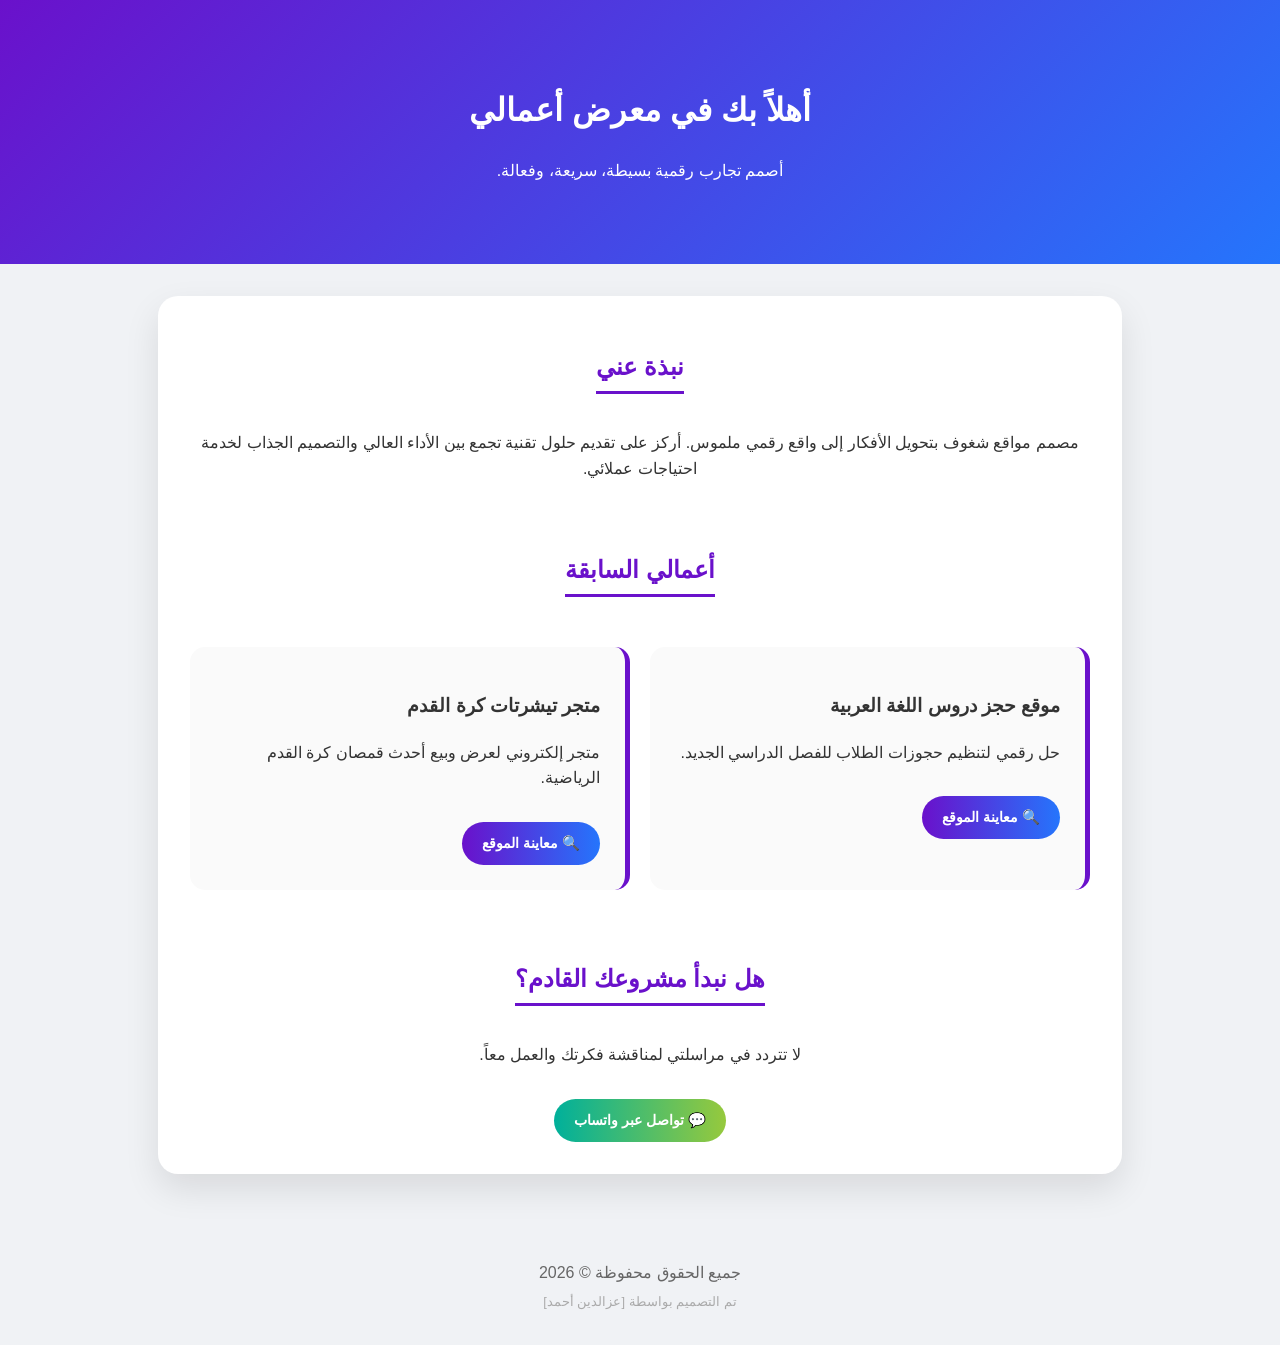
==== index.html @ 07dee201 "Add files via upload" ====
<!DOCTYPE html>
<html lang="ar" dir="rtl">
<head>
    <meta charset="UTF-8">
    <title>معرض أعمالي - مصمم ومطور مواقع</title>
    <style>
        body { font-family: 'Segoe UI', Tahoma, sans-serif; margin: 0; padding: 0; background-color: #f0f2f5; color: #333; text-align: center; line-height: 1.6; }
        header { background: linear-gradient(135deg, #6a11cb 0%, #2575fc 100%); color: white; padding: 4rem 0; }
        .container { max-width: 900px; margin: 2rem auto; padding: 2rem; background: white; border-radius: 20px; box-shadow: 0 15px 35px rgba(0,0,0,0.1); }
        
        /* تنسيق شبكة المشاريع */
        .projects-grid { display: grid; grid-template-columns: repeat(auto-fit, minmax(300px, 1fr)); gap: 20px; margin-top: 30px; }
        .project-card { background: #fafafa; padding: 25px; border-radius: 15px; border-right: 5px solid #6a11cb; transition: 0.4s; text-align: right; }
        .project-card:hover { transform: translateY(-5px); box-shadow: 0 10px 20px rgba(106,17,203,0.15); }
        
        .btn { display: inline-block; margin-top: 15px; padding: 10px 20px; color: white; text-decoration: none; border-radius: 50px; font-weight: bold; transition: 0.3s; font-size: 0.9rem; }
        .preview-btn { background: linear-gradient(to right, #6a11cb, #2575fc); }
        .whatsapp-btn { background: linear-gradient(to right, #00b09b, #96c93d); }
        .btn:hover { opacity: 0.9; transform: scale(1.05); }
        
        h2 { color: #6a11cb; margin-bottom: 20px; border-bottom: 3px solid #6a11cb; display: inline-block; padding-bottom: 5px; }
        footer { margin-top: 50px; padding: 20px; color: #666; }
    </style>
</head>
<body>

<header>
    <h1>أهلاً بك في معرض أعمالي</h1>
    <p>أصمم تجارب رقمية بسيطة، سريعة، وفعالة.</p>
</header>

<div class="container">
    <section>
        <h2>نبذة عني</h2>
        <p>مصمم مواقع شغوف بتحويل الأفكار إلى واقع رقمي ملموس. أركز على تقديم حلول تقنية تجمع بين الأداء العالي والتصميم الجذاب لخدمة احتياجات عملائي.</p>
    </section>

    <section style="margin-top: 50px;">
        <h2>أعمالي السابقة</h2>
        <div class="projects-grid">
            <!-- المشروع الأول -->
            <div class="project-card">
                <h3>موقع حجز دروس اللغة العربية</h3>
                <p>حل رقمي لتنظيم حجوزات الطلاب للفصل الدراسي الجديد.</p>
                <a href="https://almonasqez21-eng.github.io/-------/" class="btn preview-btn" target="_blank">🔍 معاينة الموقع</a>
            </div>
            <!-- المشروع الثاني -->
            <div class="project-card">
                <h3>متجر تيشرتات كرة القدم</h3>
                <p>متجر إلكتروني لعرض وبيع أحدث قمصان كرة القدم الرياضية.</p>
                <a href="https://almonasqez21-eng.github.io/-----/" class="btn preview-btn" target="_blank">🔍 معاينة الموقع</a>
            </div>
        </div>
    </section>
    
    <section style="margin-top: 50px;">
        <h2>هل نبدأ مشروعك القادم؟</h2>
        <p>لا تتردد في مراسلتي لمناقشة فكرتك والعمل معاً.</p>
        <a href="https://wa.me/201040173742" class="btn whatsapp-btn" target="_blank">💬 تواصل عبر واتساب</a>
    </section>
</div>

<footer>
    <p>جميع الحقوق محفوظة &copy; 2026</p>
    <p style="font-size: 0.8rem; color: #aaa; margin-top: -10px;">تم التصميم بواسطة [عزالدين أحمد]</p>
</footer>

</body>
</html>
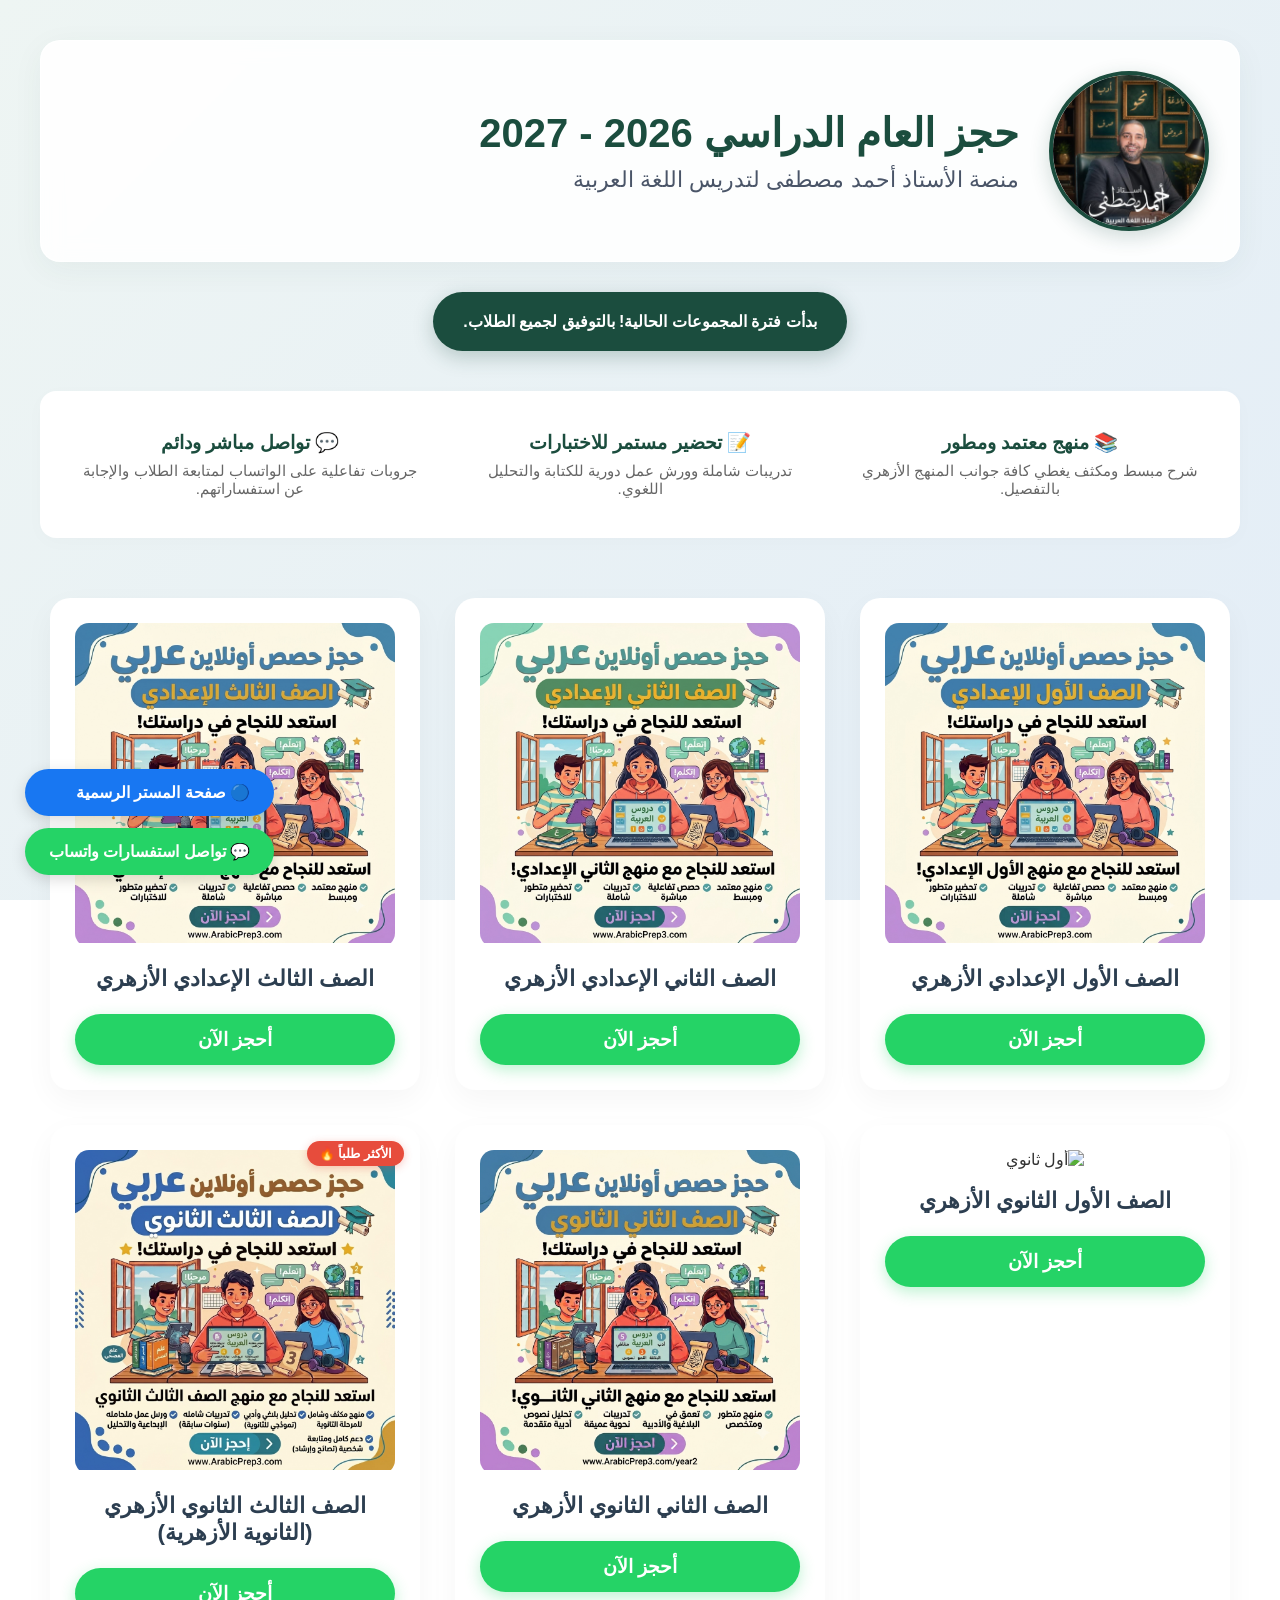
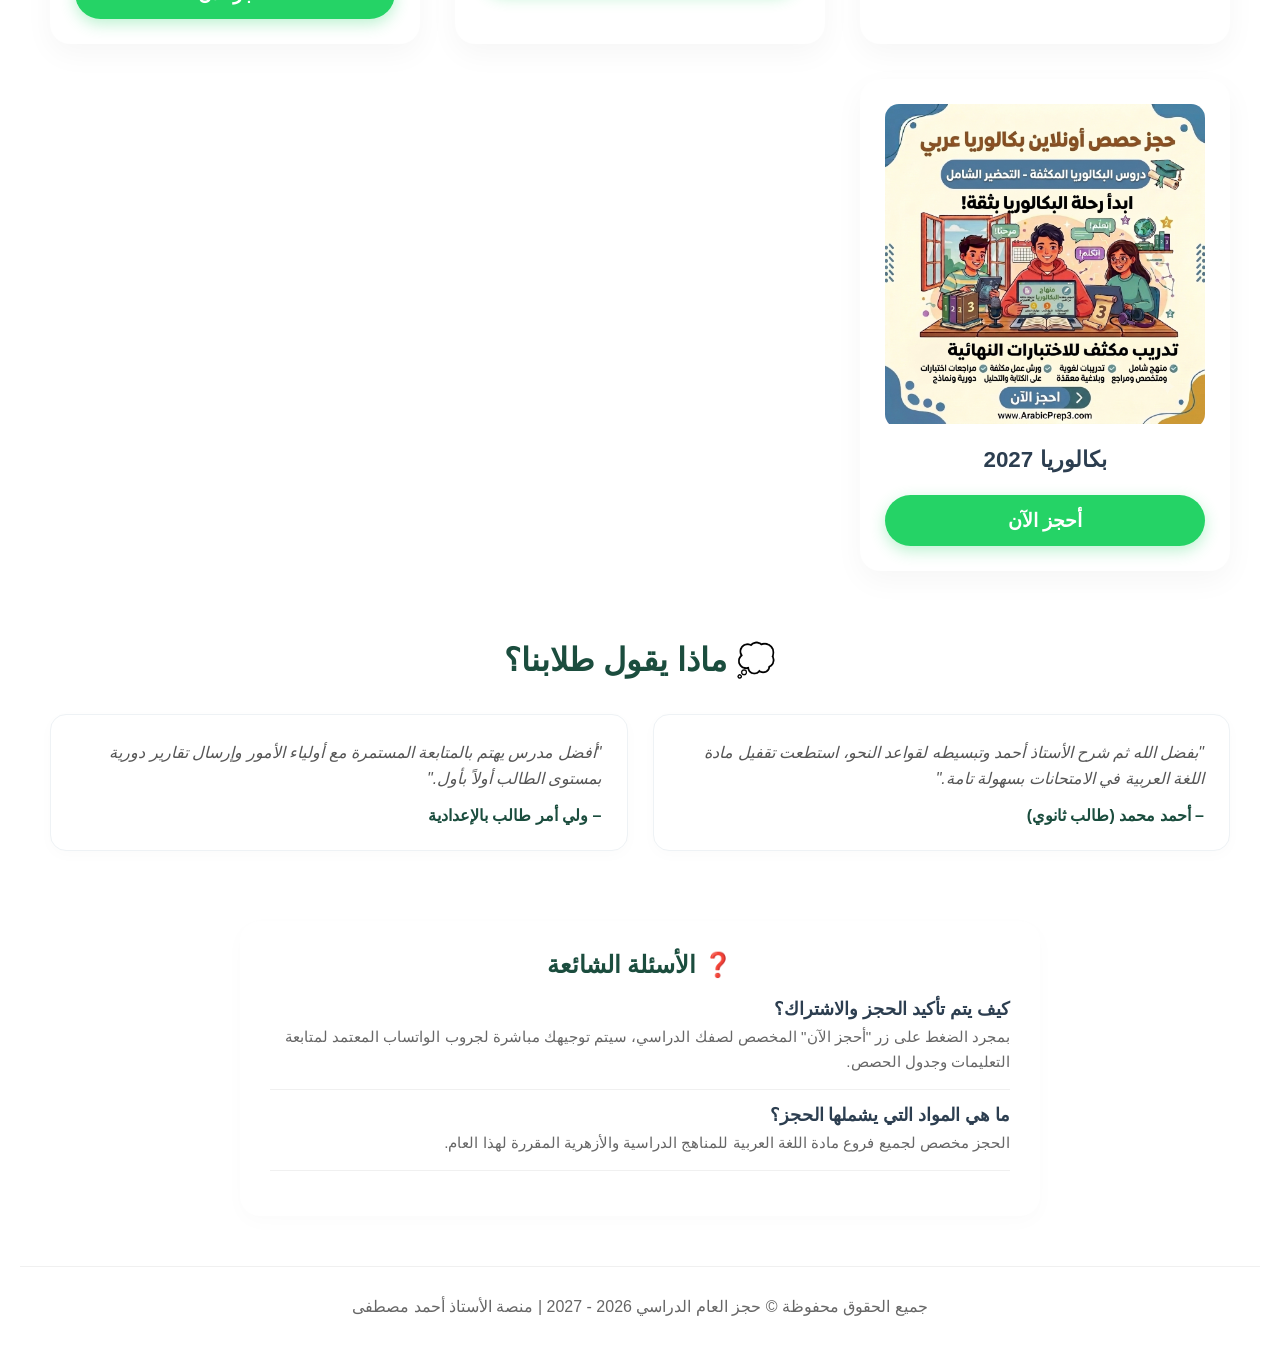
==== commit 094d12c1: "Add files via upload" ====
--- a/index.html
+++ b/index.html
@@ -1,69 +1,496 @@
 <!DOCTYPE html>
-<html lang="ar" dir="rtl">
+<html dir="rtl" lang="ar">
 <head>
     <meta charset="UTF-8">
-    <title>معرض أعمالي - مصمم ومطور مواقع</title>
+    <meta name="viewport" content="width=device-width, initial-scale=1.0">
+    <title>حجز العام الدراسي 2026 - 2027 | الأستاذ أحمد مصطفى</title>
     <style>
-        body { font-family: 'Segoe UI', Tahoma, sans-serif; margin: 0; padding: 0; background-color: #f0f2f5; color: #333; text-align: center; line-height: 1.6; }
-        header { background: linear-gradient(135deg, #6a11cb 0%, #2575fc 100%); color: white; padding: 4rem 0; }
-        .container { max-width: 900px; margin: 2rem auto; padding: 2rem; background: white; border-radius: 20px; box-shadow: 0 15px 35px rgba(0,0,0,0.1); }
-        
-        /* تنسيق شبكة المشاريع */
-        .projects-grid { display: grid; grid-template-columns: repeat(auto-fit, minmax(300px, 1fr)); gap: 20px; margin-top: 30px; }
-        .project-card { background: #fafafa; padding: 25px; border-radius: 15px; border-right: 5px solid #6a11cb; transition: 0.4s; text-align: right; }
-        .project-card:hover { transform: translateY(-5px); box-shadow: 0 10px 20px rgba(106,17,203,0.15); }
-        
-        .btn { display: inline-block; margin-top: 15px; padding: 10px 20px; color: white; text-decoration: none; border-radius: 50px; font-weight: bold; transition: 0.3s; font-size: 0.9rem; }
-        .preview-btn { background: linear-gradient(to right, #6a11cb, #2575fc); }
-        .whatsapp-btn { background: linear-gradient(to right, #00b09b, #96c93d); }
-        .btn:hover { opacity: 0.9; transform: scale(1.05); }
-        
-        h2 { color: #6a11cb; margin-bottom: 20px; border-bottom: 3px solid #6a11cb; display: inline-block; padding-bottom: 5px; }
-        footer { margin-top: 50px; padding: 20px; color: #666; }
+        /* إعدادات الخطوط والخلفية العامة للموقع */
+        * {
+            box-sizing: border-box;
+            margin: 0;
+            padding: 0;
+            font-family: 'Segoe UI', Tahoma, Geneva, Verdana, sans-serif;
+        }
+
+        body {
+            background: linear-gradient(135deg, #eef5f3 0%, #e3edf7 100%);
+            background-attachment: fixed;
+            color: #333;
+            text-align: center;
+            padding: 40px 20px;
+        }
+
+        /* ترويسة الموقع - متجاوبة تجمع الصورة والنصوص بجانب بعضهما */
+        header {
+            margin-bottom: 30px;
+            background: rgba(255, 255, 255, 0.9);
+            backdrop-filter: blur(10px);
+            padding: 30px;
+            border-radius: 20px;
+            box-shadow: 0 8px 32px rgba(31, 77, 62, 0.05);
+            max-width: 1200px;
+            margin: 0 auto 30px auto;
+            border: 1px solid rgba(255, 255, 255, 0.8);
+            animation: fadeIn 1s ease-in-out;
+            display: flex;
+            align-items: center;
+            justify-content: center;
+            gap: 30px;
+            flex-wrap: wrap; /* ليتناسب مع الشاشات الصغيرة للموبايل */
+            text-align: right;
+        }
+
+        .teacher-profile-img {
+            width: 160px;
+            height: 160px;
+            border-radius: 50%;
+            object-fit: cover;
+            border: 4px solid #1b4d3e;
+            box-shadow: 0 6px 20px rgba(27, 77, 62, 0.2);
+        }
+
+        .header-text {
+            flex: 1;
+            min-width: 280px;
+        }
+
+        header h1 {
+            color: #1b4d3e;
+            font-size: 2.5rem;
+            font-weight: 800;
+            margin-bottom: 10px;
+        }
+
+        header p {
+            color: #4a5568;
+            font-size: 1.4rem;
+            font-weight: 500;
+        }
+
+        /* العداد التنازلي الشامل */
+        .timer-section {
+            background: #1b4d3e;
+            color: white;
+            padding: 20px 30px;
+            border-radius: 50px;
+            display: inline-flex;
+            gap: 15px;
+            justify-content: center;
+            align-items: center;
+            margin-bottom: 40px;
+            box-shadow: 0 6px 20px rgba(27, 77, 62, 0.25);
+            animation: fadeIn 1.2s ease-in-out;
+            flex-wrap: wrap;
+        }
+        .timer-title {
+            font-weight: bold;
+            font-size: 1.1rem;
+            margin-left: 10px;
+        }
+        .timer-block {
+            background: rgba(255, 255, 255, 0.1);
+            padding: 8px 16px;
+            border-radius: 12px;
+            min-width: 70px;
+        }
+        .timer-block span {
+            font-size: 1.6rem;
+            color: #25d366;
+            display: block;
+            font-weight: 800;
+        }
+        .timer-label {
+            font-size: 0.8rem;
+            color: #dfdfdf;
+        }
+
+        /* مميزات المنصة */
+        .features-section {
+            max-width: 1200px;
+            margin: 0 auto 50px auto;
+            display: flex;
+            justify-content: space-around;
+            flex-wrap: wrap;
+            gap: 20px;
+            background: white;
+            padding: 25px;
+            border-radius: 16px;
+            box-shadow: 0 4px 20px rgba(0,0,0,0.02);
+            animation: fadeIn 1.4s ease-in-out;
+        }
+        .feature-box {
+            flex: 1;
+            min-width: 250px;
+            padding: 15px;
+        }
+        .feature-box h4 {
+            color: #1b4d3e;
+            font-size: 1.2rem;
+            margin-bottom: 8px;
+        }
+        .feature-box p {
+            color: #666;
+            font-size: 0.95rem;
+        }
+
+        /* حاوية البطاقات الدراسية */
+        .grid-container {
+            display: grid;
+            grid-template-columns: repeat(auto-fit, minmax(300px, 1fr));
+            gap: 35px;
+            max-width: 1200px;
+            margin: 0 auto 60px auto;
+            padding: 10px;
+        }
+
+        .course-card {
+            background: #ffffff;
+            border-radius: 20px;
+            box-shadow: 0 10px 30px rgba(0,0,0,0.04);
+            padding: 24px;
+            transition: all 0.4s cubic-bezier(0.165, 0.84, 0.44, 1);
+            border: 1px solid rgba(255, 255, 255, 0.8);
+            position: relative;
+        }
+
+        .course-card:hover {
+            transform: translateY(-10px);
+            box-shadow: 0 20px 40px rgba(0,0,0,0.08);
+            border-color: #1b4d3e;
+        }
+
+        /* شارات التمييز على الكروت */
+        .badge {
+            position: absolute;
+            top: 15px;
+            right: 15px;
+            background: #e74c3c;
+            color: white;
+            padding: 5px 12px;
+            border-radius: 20px;
+            font-size: 0.8rem;
+            font-weight: bold;
+            z-index: 10;
+            box-shadow: 0 2px 8px rgba(231, 76, 60, 0.3);
+        }
+
+        /* تأثير الصورة */
+        .img-container {
+            width: 100%;
+            overflow: hidden;
+            border-radius: 14px;
+            margin-bottom: 18px;
+        }
+        .course-card img {
+            width: 100%;
+            height: auto;
+            object-fit: cover;
+            transition: transform 0.5s ease;
+        }
+        .course-card:hover img {
+            transform: scale(1.06);
+        }
+
+        .course-card h3 {
+            font-size: 1.4rem;
+            color: #2c3e50;
+            margin-bottom: 22px;
+            font-weight: 700;
+        }
+
+        .course-card .btn-booking {
+            display: inline-block;
+            background-color: #25d366;
+            color: white;
+            text-decoration: none;
+            padding: 14px 0;
+            width: 100%;
+            border-radius: 30px;
+            font-weight: bold;
+            font-size: 1.2rem;
+            transition: all 0.3s ease;
+            box-shadow: 0 5px 15px rgba(37, 211, 102, 0.3);
+        }
+
+        .course-card .btn-booking:hover {
+            background-color: #1ebd58;
+            box-shadow: 0 8px 25px rgba(37, 211, 102, 0.45);
+        }
+
+        /* قسم آراء الطلاب */
+        .testimonials-section {
+            max-width: 1200px;
+            margin: 0 auto 60px auto;
+        }
+        .testimonials-section h2 {
+            color: #1b4d3e;
+            margin-bottom: 25px;
+            font-size: 2rem;
+        }
+        .testimonials-grid {
+            display: grid;
+            grid-template-columns: repeat(auto-fit, minmax(280px, 1fr));
+            gap: 25px;
+            padding: 10px;
+        }
+        .testimonial-card {
+            background: white;
+            padding: 25px;
+            border-radius: 16px;
+            box-shadow: 0 4px 15px rgba(0,0,0,0.02);
+            text-align: right;
+            border: 1px solid #eef2f5;
+        }
+        .testimonial-card p {
+            color: #555;
+            font-style: italic;
+            margin-bottom: 15px;
+            line-height: 1.6;
+        }
+        .testimonial-card h5 {
+            color: #1b4d3e;
+            font-size: 1rem;
+            font-weight: bold;
+        }
+
+        /* قسم الأسئلة الشائعة */
+        .faq-section {
+            max-width: 800px;
+            margin: 0 auto 50px auto;
+            text-align: right;
+            background: white;
+            padding: 30px;
+            border-radius: 20px;
+            box-shadow: 0 6px 20px rgba(0,0,0,0.02);
+        }
+        .faq-section h2 {
+            text-align: center;
+            color: #1b4d3e;
+            margin-bottom: 20px;
+        }
+        .faq-item {
+            margin-bottom: 15px;
+            border-bottom: 1px solid #f0f0f0;
+            padding-bottom: 15px;
+        }
+        .faq-item h4 {
+            color: #2c3e50;
+            margin-bottom: 5px;
+            font-size: 1.1rem;
+        }
+        .faq-item p {
+            color: #666;
+            font-size: 0.95rem;
+            line-height: 1.6;
+        }
+
+        /* حاوية الأزرار الثابتة أسفل الشاشة */
+        .fixed-action-bar {
+            position: fixed;
+            bottom: 25px;
+            left: 25px;
+            z-index: 1000;
+            display: flex;
+            flex-direction: column;
+            gap: 12px;
+        }
+
+        .floating-btn {
+            color: white;
+            text-decoration: none;
+            padding: 14px 24px;
+            border-radius: 50px;
+            font-weight: bold;
+            display: flex;
+            align-items: center;
+            gap: 8px;
+            font-size: 1rem;
+            transition: all 0.3s ease;
+            box-shadow: 0 4px 15px rgba(0,0,0,0.15);
+        }
+        .floating-btn:hover {
+            transform: scale(1.05);
+        }
+
+        .btn-whatsapp { background-color: #25d366; }
+        .btn-whatsapp:hover { background-color: #1ebd58; }
+
+        .btn-facebook { background-color: #1877f2; }
+        .btn-facebook:hover { background-color: #166fe5; }
+
+        @keyframes fadeIn {
+            from { opacity: 0; transform: translateY(20px); }
+            to { opacity: 1; transform: translateY(0); }
+        }
+
+        footer {
+            margin-top: 50px;
+            color: #666;
+            font-size: 1rem;
+            border-top: 1px solid rgba(0,0,0,0.06);
+            padding-top: 30px;
+        }
     </style>
 </head>
 <body>
 
-<header>
-    <h1>أهلاً بك في معرض أعمالي</h1>
-    <p>أصمم تجارب رقمية بسيطة، سريعة، وفعالة.</p>
-</header>
-
-<div class="container">
-    <section>
-        <h2>نبذة عني</h2>
-        <p>مصمم مواقع شغوف بتحويل الأفكار إلى واقع رقمي ملموس. أركز على تقديم حلول تقنية تجمع بين الأداء العالي والتصميم الجذاب لخدمة احتياجات عملائي.</p>
-    </section>
-
-    <section style="margin-top: 50px;">
-        <h2>أعمالي السابقة</h2>
-        <div class="projects-grid">
-            <!-- المشروع الأول -->
-            <div class="project-card">
-                <h3>موقع حجز دروس اللغة العربية</h3>
-                <p>حل رقمي لتنظيم حجوزات الطلاب للفصل الدراسي الجديد.</p>
-                <a href="https://almonasqez21-eng.github.io/-------/" class="btn preview-btn" target="_blank">🔍 معاينة الموقع</a>
+    <header>
+        <!-- صورة المعلم الجانبية الدائرية -->
+        <img src="teacher.jpg" alt="الأستاذ أحمد مصطفى" class="teacher-profile-img">
+        
+        <!-- نصوص الترويسة بجانب الصورة -->
+        <div class="header-text">
+            <h1>حجز العام الدراسي 2026 - 2027</h1>
+            <p>منصة الأستاذ أحمد مصطفى لتدريس اللغة العربية</p>
+        </div>
+    </header>
+
+    <!-- العداد التنازلي الشامل للوقت الحي -->
+    <div class="timer-section">
+        <div class="timer-title">⏳ متبقي على غلق باب الحجوزات وبدء الدراسة:</div>
+        <div class="timer-block"><span id="days">00</span><div class="timer-label">أيام</div></div>
+        <div class="timer-block"><span id="hours">00</span><div class="timer-label">ساعات</div></div>
+        <div class="timer-block"><span id="minutes">00</span><div class="timer-label">دقائق</div></div>
+        <div class="timer-block"><span id="seconds">00</span><div class="timer-label">ثواني</div></div>
+    </div>
+
+    <!-- مميزات الدراسة مع المدرس -->
+    <div class="features-section">
+        <div class="feature-box">
+            <h4>📚 منهج معتمد ومطور</h4>
+            <p>شرح مبسط ومكثف يغطي كافة جوانب المنهج الأزهري بالتفصيل.</p>
+        </div>
+        <div class="feature-box">
+            <h4>📝 تحضير مستمر للاختبارات</h4>
+            <p>تدريبات شاملة وورش عمل دورية للكتابة والتحليل اللغوي.</p>
+        </div>
+        <div class="feature-box">
+            <h4>💬 تواصل مباشر ودائم</h4>
+            <p>جروبات تفاعلية على الواتساب لمتابعة الطلاب والإجابة عن استفساراتهم.</p>
+        </div>
+    </div>
+
+    <!-- شبكة البطاقات الدراسية -->
+    <div class="grid-container">
+
+        <!-- 1. أول إعدادي أزهر -->
+        <div class="course-card">
+            <div class="img-container"><img src="1.png" alt="أول إعدادي أزهر"></div>
+            <h3>الصف الأول الإعدادي الأزهري</h3>
+            <a href="https://chat.whatsapp.com/HqpcwtJnkkR21y3VAjxrXm" target="_blank" class="btn-booking">أحجز الآن</a>
+        </div>
+
+        <!-- 2. صف ثاني إعدادي الأزهر -->
+        <div class="course-card">
+            <div class="img-container"><img src="2.png" alt="صف ثاني إعدادي الأزهر"></div>
+            <h3>الصف الثاني الإعدادي الأزهري</h3>
+            <a href="https://chat.whatsapp.com/HB9YeCq38lqFeKrIafb3LH" target="_blank" class="btn-booking">أحجز الآن</a>
+        </div>
+
+        <!-- 3. صف ثالث إعدادي الأزهر -->
+        <div class="course-card">
+            <div class="img-container"><img src="3.png" alt="صف ثالث إعدادي الأزهر"></div>
+            <h3>الصف الثالث الإعدادي الأزهري</h3>
+            <a href="https://chat.whatsapp.com/EAFcEFyVlGj97jGlKICls4" target="_blank" class="btn-booking">أحجز الآن</a>
+        </div>
+
+        <!-- 4. أول ثانوي -->
+        <div class="course-card">
+            <div class="img-container"><img src="7.png" alt="أول ثانوي"></div>
+            <h3>الصف الأول الثانوي الأزهري</h3>
+            <a href="https://chat.whatsapp.com/FKTHxQ1LZAYCLwMrRJ6uCN" target="_blank" class="btn-booking">أحجز الآن</a>
+        </div>
+
+        <!-- 5. ثاني ثانوي أزهر -->
+        <div class="course-card">
+            <div class="img-container"><img src="5.png" alt="ثاني ثانوي أزهر"></div>
+            <h3>الصف الثاني الثانوي الأزهري</h3>
+            <a href="https://chat.whatsapp.com/CMDTJ5dzD1W1qZJ2kCaM1z" target="_blank" class="btn-booking">أحجز الآن</a>
+        </div>
+
+        <!-- 6. ثانوية أزهرية -->
+        <div class="course-card">
+            <span class="badge">الأكثر طلباً 🔥</span>
+            <div class="img-container"><img src="4.png" alt="ثانوية أزهرية"></div>
+            <h3>الصف الثالث الثانوي الأزهري (الثانوية الأزهرية)</h3>
+            <a href="https://chat.whatsapp.com/BSO9YqtWFzvGpu5z8E9SWm" target="_blank" class="btn-booking">أحجز الآن</a>
+        </div>
+
+        <!-- 7. بكالوريا -->
+        <div class="course-card">
+            <div class="img-container"><img src="6.png" alt="بكالوريا"></div>
+            <h3>بكالوريا 2027</h3>
+            <a href="https://chat.whatsapp.com/H8MrxgWvJ5aGTFtcGcHGBV" target="_blank" class="btn-booking">أحجز الآن</a>
+        </div>
+
+    </div>
+
+    <!-- قسم آراء الطلاب -->
+    <div class="testimonials-section">
+        <h2>💭 ماذا يقول طلابنا؟</h2>
+        <div class="testimonials-grid">
+            <div class="testimonial-card">
+                <p>"بفضل الله ثم شرح الأستاذ أحمد وتبسيطه لقواعد النحو، استطعت تقفيل مادة اللغة العربية في الامتحانات بسهولة تامة."</p>
+                <h5>– أحمد محمد (طالب ثانوي)</h5>
             </div>
-            <!-- المشروع الثاني -->
-            <div class="project-card">
-                <h3>متجر تيشرتات كرة القدم</h3>
-                <p>متجر إلكتروني لعرض وبيع أحدث قمصان كرة القدم الرياضية.</p>
-                <a href="https://almonasqez21-eng.github.io/-----/" class="btn preview-btn" target="_blank">🔍 معاينة الموقع</a>
+            <div class="testimonial-card">
+                <p>"أفضل مدرس يهتم بالمتابعة المستمرة مع أولياء الأمور وإرسال تقارير دورية بمستوى الطالب أولاً بأول."</p>
+                <h5>– ولي أمر طالب بالإعدادية</h5>
             </div>
         </div>
-    </section>
-    
-    <section style="margin-top: 50px;">
-        <h2>هل نبدأ مشروعك القادم؟</h2>
-        <p>لا تتردد في مراسلتي لمناقشة فكرتك والعمل معاً.</p>
-        <a href="https://wa.me/201040173742" class="btn whatsapp-btn" target="_blank">💬 تواصل عبر واتساب</a>
-    </section>
-</div>
-
-<footer>
-    <p>جميع الحقوق محفوظة &copy; 2026</p>
-    <p style="font-size: 0.8rem; color: #aaa; margin-top: -10px;">تم التصميم بواسطة [عزالدين أحمد]</p>
-</footer>
+    </div>
+
+    <!-- قسم الأسئلة الشائعة للطلاب -->
+    <div class="faq-section">
+        <h2>❓ الأسئلة الشائعة</h2>
+        <div class="faq-item">
+            <h4>كيف يتم تأكيد الحجز والاشتراك؟</h4>
+            <p>بمجرد الضغط على زر "أحجز الآن" المخصص لصفك الدراسي، سيتم توجيهك مباشرة لجروب الواتساب المعتمد لمتابعة التعليمات وجدول الحصص.</p>
+        </div>
+        <div class="faq-item">
+            <h4>ما هي المواد التي يشملها الحجز؟</h4>
+            <p>الحجز مخصص لجميع فروع مادة اللغة العربية للمناهج الدراسية والأزهرية المقررة لهذا العام.</p>
+        </div>
+    </div>
+
+    <!-- شريط الأزرار العائمة أسفل الشاشة -->
+    <div class="fixed-action-bar">
+        <a href="https://www.facebook.com/share/18sy9gX5dY/" target="_blank" class="floating-btn btn-facebook">
+            🔵 صفحة المستر الرسمية
+        </a>
+        <a href="https://wa.me/201024729318" target="_blank" class="floating-btn btn-whatsapp">
+            💬 تواصل استفسارات واتساب
+        </a>
+    </div>
+
+    <footer>
+        <p>جميع الحقوق محفوظة © حجز العام الدراسي 2026 - 2027 | منصة الأستاذ أحمد مصطفى</p>
+    </footer>
+
+    <script>
+        function updateCountdown() {
+            const targetDate = new Date("August 1, 2026 00:00:00").getTime();
+            const now = new Date().getTime();
+            const difference = targetDate - now;
+
+            if (difference > 0) {
+                const days = Math.floor(difference / (1000 * 60 * 60 * 24));
+                const hours = Math.floor((difference % (1000 * 60 * 60 * 24)) / (1000 * 60 * 60));
+                const minutes = Math.floor((difference % (1000 * 60 * 60)) / (1000 * 60));
+                const seconds = Math.floor((difference % (1000 * 60)) / 1000);
+
+                document.getElementById("days").innerText = days < 10 ? "0" + days : days;
+                document.getElementById("hours").innerText = hours < 10 ? "0" + hours : hours;
+                document.getElementById("minutes").innerText = minutes < 10 ? "0" + minutes : minutes;
+                document.getElementById("seconds").innerText = seconds < 10 ? "0" + seconds : seconds;
+            } else {
+                document.querySelector(".timer-section").innerHTML = "<b>بدأت فترة المجموعات الحالية! بالتوفيق لجميع الطلاب.</b>";
+            }
+        }
+        setInterval(updateCountdown, 1000);
+        updateCountdown();
+    </script>
 
 </body>
 </html>
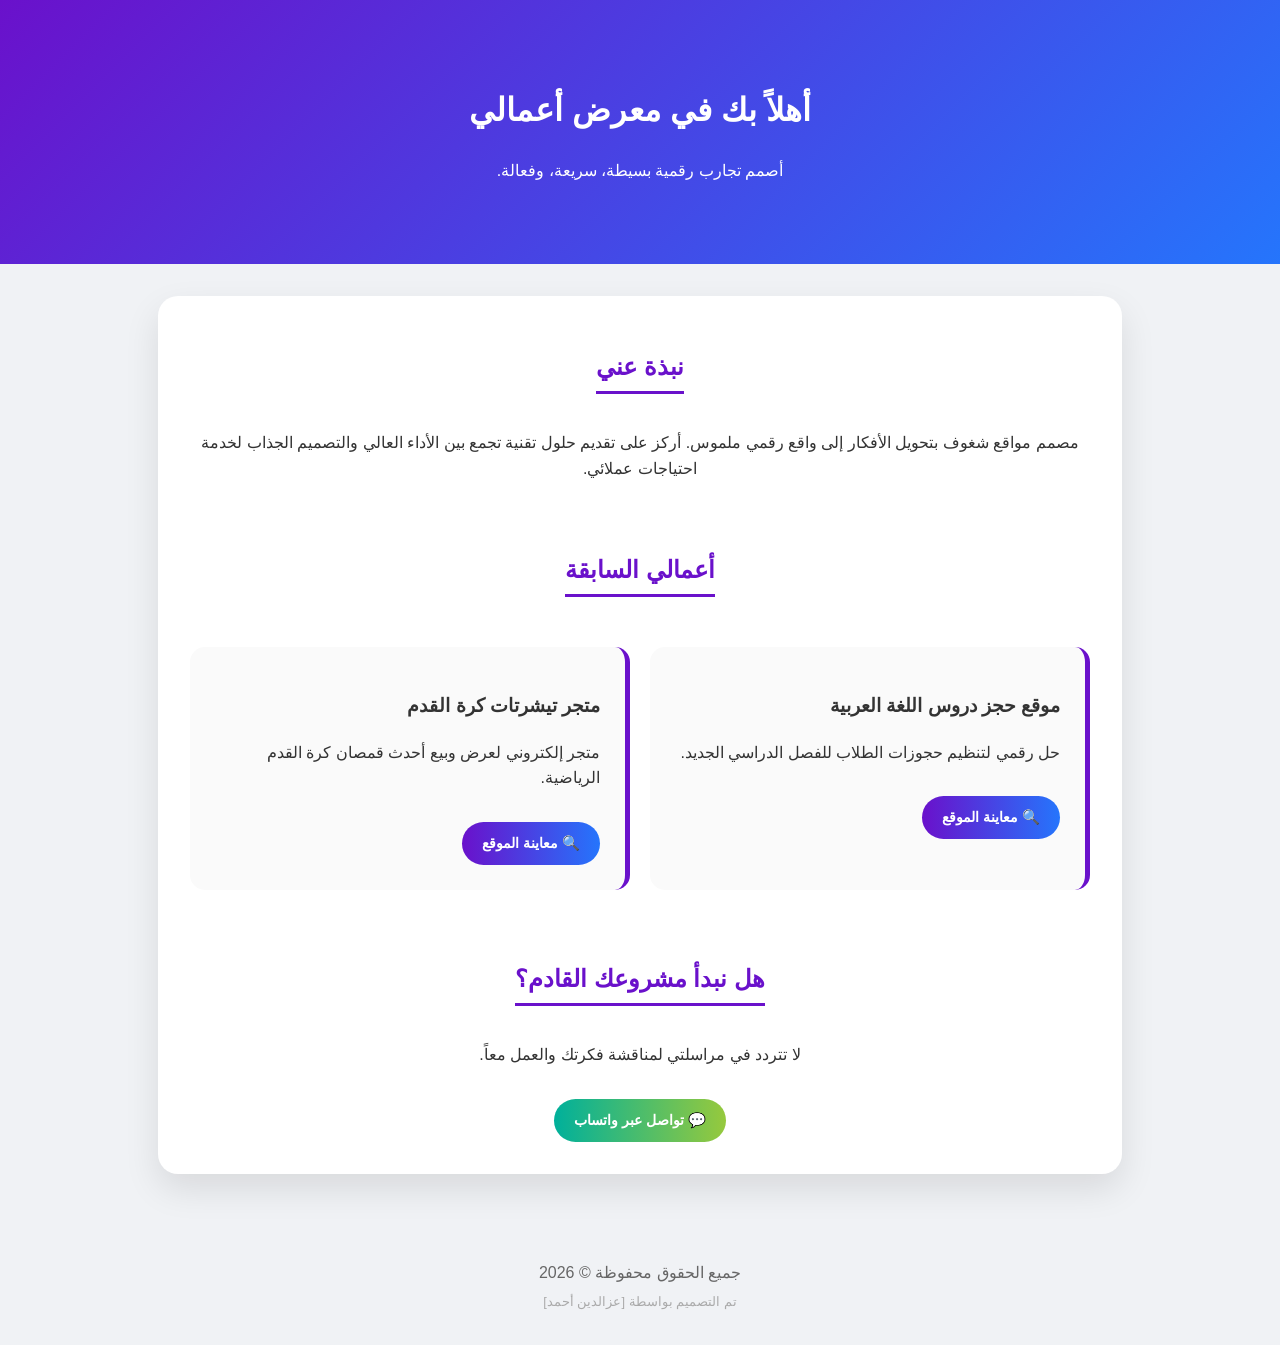
==== commit 23167f5b: "Add files via upload" ====
--- a/index.html
+++ b/index.html
@@ -1,496 +1,68 @@
 <!DOCTYPE html>
-<html dir="rtl" lang="ar">
+<html lang="ar" dir="rtl">
 <head>
     <meta charset="UTF-8">
-    <meta name="viewport" content="width=device-width, initial-scale=1.0">
-    <title>حجز العام الدراسي 2026 - 2027 | الأستاذ أحمد مصطفى</title>
+    <title>معرض أعمالي - مصمم ومطور مواقع</title>
     <style>
-        /* إعدادات الخطوط والخلفية العامة للموقع */
-        * {
-            box-sizing: border-box;
-            margin: 0;
-            padding: 0;
-            font-family: 'Segoe UI', Tahoma, Geneva, Verdana, sans-serif;
-        }
-
-        body {
-            background: linear-gradient(135deg, #eef5f3 0%, #e3edf7 100%);
-            background-attachment: fixed;
-            color: #333;
-            text-align: center;
-            padding: 40px 20px;
-        }
-
-        /* ترويسة الموقع - متجاوبة تجمع الصورة والنصوص بجانب بعضهما */
-        header {
-            margin-bottom: 30px;
-            background: rgba(255, 255, 255, 0.9);
-            backdrop-filter: blur(10px);
-            padding: 30px;
-            border-radius: 20px;
-            box-shadow: 0 8px 32px rgba(31, 77, 62, 0.05);
-            max-width: 1200px;
-            margin: 0 auto 30px auto;
-            border: 1px solid rgba(255, 255, 255, 0.8);
-            animation: fadeIn 1s ease-in-out;
-            display: flex;
-            align-items: center;
-            justify-content: center;
-            gap: 30px;
-            flex-wrap: wrap; /* ليتناسب مع الشاشات الصغيرة للموبايل */
-            text-align: right;
-        }
-
-        .teacher-profile-img {
-            width: 160px;
-            height: 160px;
-            border-radius: 50%;
-            object-fit: cover;
-            border: 4px solid #1b4d3e;
-            box-shadow: 0 6px 20px rgba(27, 77, 62, 0.2);
-        }
-
-        .header-text {
-            flex: 1;
-            min-width: 280px;
-        }
-
-        header h1 {
-            color: #1b4d3e;
-            font-size: 2.5rem;
-            font-weight: 800;
-            margin-bottom: 10px;
-        }
-
-        header p {
-            color: #4a5568;
-            font-size: 1.4rem;
-            font-weight: 500;
-        }
-
-        /* العداد التنازلي الشامل */
-        .timer-section {
-            background: #1b4d3e;
-            color: white;
-            padding: 20px 30px;
-            border-radius: 50px;
-            display: inline-flex;
-            gap: 15px;
-            justify-content: center;
-            align-items: center;
-            margin-bottom: 40px;
-            box-shadow: 0 6px 20px rgba(27, 77, 62, 0.25);
-            animation: fadeIn 1.2s ease-in-out;
-            flex-wrap: wrap;
-        }
-        .timer-title {
-            font-weight: bold;
-            font-size: 1.1rem;
-            margin-left: 10px;
-        }
-        .timer-block {
-            background: rgba(255, 255, 255, 0.1);
-            padding: 8px 16px;
-            border-radius: 12px;
-            min-width: 70px;
-        }
-        .timer-block span {
-            font-size: 1.6rem;
-            color: #25d366;
-            display: block;
-            font-weight: 800;
-        }
-        .timer-label {
-            font-size: 0.8rem;
-            color: #dfdfdf;
-        }
-
-        /* مميزات المنصة */
-        .features-section {
-            max-width: 1200px;
-            margin: 0 auto 50px auto;
-            display: flex;
-            justify-content: space-around;
-            flex-wrap: wrap;
-            gap: 20px;
-            background: white;
-            padding: 25px;
-            border-radius: 16px;
-            box-shadow: 0 4px 20px rgba(0,0,0,0.02);
-            animation: fadeIn 1.4s ease-in-out;
-        }
-        .feature-box {
-            flex: 1;
-            min-width: 250px;
-            padding: 15px;
-        }
-        .feature-box h4 {
-            color: #1b4d3e;
-            font-size: 1.2rem;
-            margin-bottom: 8px;
-        }
-        .feature-box p {
-            color: #666;
-            font-size: 0.95rem;
-        }
-
-        /* حاوية البطاقات الدراسية */
-        .grid-container {
-            display: grid;
-            grid-template-columns: repeat(auto-fit, minmax(300px, 1fr));
-            gap: 35px;
-            max-width: 1200px;
-            margin: 0 auto 60px auto;
-            padding: 10px;
-        }
-
-        .course-card {
-            background: #ffffff;
-            border-radius: 20px;
-            box-shadow: 0 10px 30px rgba(0,0,0,0.04);
-            padding: 24px;
-            transition: all 0.4s cubic-bezier(0.165, 0.84, 0.44, 1);
-            border: 1px solid rgba(255, 255, 255, 0.8);
-            position: relative;
-        }
-
-        .course-card:hover {
-            transform: translateY(-10px);
-            box-shadow: 0 20px 40px rgba(0,0,0,0.08);
-            border-color: #1b4d3e;
-        }
-
-        /* شارات التمييز على الكروت */
-        .badge {
-            position: absolute;
-            top: 15px;
-            right: 15px;
-            background: #e74c3c;
-            color: white;
-            padding: 5px 12px;
-            border-radius: 20px;
-            font-size: 0.8rem;
-            font-weight: bold;
-            z-index: 10;
-            box-shadow: 0 2px 8px rgba(231, 76, 60, 0.3);
-        }
-
-        /* تأثير الصورة */
-        .img-container {
-            width: 100%;
-            overflow: hidden;
-            border-radius: 14px;
-            margin-bottom: 18px;
-        }
-        .course-card img {
-            width: 100%;
-            height: auto;
-            object-fit: cover;
-            transition: transform 0.5s ease;
-        }
-        .course-card:hover img {
-            transform: scale(1.06);
-        }
-
-        .course-card h3 {
-            font-size: 1.4rem;
-            color: #2c3e50;
-            margin-bottom: 22px;
-            font-weight: 700;
-        }
-
-        .course-card .btn-booking {
-            display: inline-block;
-            background-color: #25d366;
-            color: white;
-            text-decoration: none;
-            padding: 14px 0;
-            width: 100%;
-            border-radius: 30px;
-            font-weight: bold;
-            font-size: 1.2rem;
-            transition: all 0.3s ease;
-            box-shadow: 0 5px 15px rgba(37, 211, 102, 0.3);
-        }
-
-        .course-card .btn-booking:hover {
-            background-color: #1ebd58;
-            box-shadow: 0 8px 25px rgba(37, 211, 102, 0.45);
-        }
-
-        /* قسم آراء الطلاب */
-        .testimonials-section {
-            max-width: 1200px;
-            margin: 0 auto 60px auto;
-        }
-        .testimonials-section h2 {
-            color: #1b4d3e;
-            margin-bottom: 25px;
-            font-size: 2rem;
-        }
-        .testimonials-grid {
-            display: grid;
-            grid-template-columns: repeat(auto-fit, minmax(280px, 1fr));
-            gap: 25px;
-            padding: 10px;
-        }
-        .testimonial-card {
-            background: white;
-            padding: 25px;
-            border-radius: 16px;
-            box-shadow: 0 4px 15px rgba(0,0,0,0.02);
-            text-align: right;
-            border: 1px solid #eef2f5;
-        }
-        .testimonial-card p {
-            color: #555;
-            font-style: italic;
-            margin-bottom: 15px;
-            line-height: 1.6;
-        }
-        .testimonial-card h5 {
-            color: #1b4d3e;
-            font-size: 1rem;
-            font-weight: bold;
-        }
-
-        /* قسم الأسئلة الشائعة */
-        .faq-section {
-            max-width: 800px;
-            margin: 0 auto 50px auto;
-            text-align: right;
-            background: white;
-            padding: 30px;
-            border-radius: 20px;
-            box-shadow: 0 6px 20px rgba(0,0,0,0.02);
-        }
-        .faq-section h2 {
-            text-align: center;
-            color: #1b4d3e;
-            margin-bottom: 20px;
-        }
-        .faq-item {
-            margin-bottom: 15px;
-            border-bottom: 1px solid #f0f0f0;
-            padding-bottom: 15px;
-        }
-        .faq-item h4 {
-            color: #2c3e50;
-            margin-bottom: 5px;
-            font-size: 1.1rem;
-        }
-        .faq-item p {
-            color: #666;
-            font-size: 0.95rem;
-            line-height: 1.6;
-        }
-
-        /* حاوية الأزرار الثابتة أسفل الشاشة */
-        .fixed-action-bar {
-            position: fixed;
-            bottom: 25px;
-            left: 25px;
-            z-index: 1000;
-            display: flex;
-            flex-direction: column;
-            gap: 12px;
-        }
-
-        .floating-btn {
-            color: white;
-            text-decoration: none;
-            padding: 14px 24px;
-            border-radius: 50px;
-            font-weight: bold;
-            display: flex;
-            align-items: center;
-            gap: 8px;
-            font-size: 1rem;
-            transition: all 0.3s ease;
-            box-shadow: 0 4px 15px rgba(0,0,0,0.15);
-        }
-        .floating-btn:hover {
-            transform: scale(1.05);
-        }
-
-        .btn-whatsapp { background-color: #25d366; }
-        .btn-whatsapp:hover { background-color: #1ebd58; }
-
-        .btn-facebook { background-color: #1877f2; }
-        .btn-facebook:hover { background-color: #166fe5; }
-
-        @keyframes fadeIn {
-            from { opacity: 0; transform: translateY(20px); }
-            to { opacity: 1; transform: translateY(0); }
-        }
-
-        footer {
-            margin-top: 50px;
-            color: #666;
-            font-size: 1rem;
-            border-top: 1px solid rgba(0,0,0,0.06);
-            padding-top: 30px;
-        }
+        body { font-family: 'Segoe UI', Tahoma, sans-serif; margin: 0; padding: 0; background-color: #f0f2f5; color: #333; text-align: center; line-height: 1.6; }
+        header { background: linear-gradient(135deg, #6a11cb 0%, #2575fc 100%); color: white; padding: 4rem 0; }
+        .container { max-width: 900px; margin: 2rem auto; padding: 2rem; background: white; border-radius: 20px; box-shadow: 0 15px 35px rgba(0,0,0,0.1); }
+        
+        .projects-grid { display: grid; grid-template-columns: repeat(auto-fit, minmax(300px, 1fr)); gap: 20px; margin-top: 30px; }
+        .project-card { background: #fafafa; padding: 25px; border-radius: 15px; border-right: 5px solid #6a11cb; transition: 0.4s; text-align: right; }
+        .project-card:hover { transform: translateY(-5px); box-shadow: 0 10px 20px rgba(106,17,203,0.15); }
+        
+        .btn { display: inline-block; margin-top: 15px; padding: 10px 20px; color: white; text-decoration: none; border-radius: 50px; font-weight: bold; transition: 0.3s; font-size: 0.9rem; }
+        .preview-btn { background: linear-gradient(to right, #6a11cb, #2575fc); }
+        .whatsapp-btn { background: linear-gradient(to right, #00b09b, #96c93d); }
+        .btn:hover { opacity: 0.9; transform: scale(1.05); }
+        
+        h2 { color: #6a11cb; margin-bottom: 20px; border-bottom: 3px solid #6a11cb; display: inline-block; padding-bottom: 5px; }
+        footer { margin-top: 50px; padding: 20px; color: #666; }
     </style>
 </head>
 <body>
 
-    <header>
-        <!-- صورة المعلم الجانبية الدائرية -->
-        <img src="teacher.jpg" alt="الأستاذ أحمد مصطفى" class="teacher-profile-img">
-        
-        <!-- نصوص الترويسة بجانب الصورة -->
-        <div class="header-text">
-            <h1>حجز العام الدراسي 2026 - 2027</h1>
-            <p>منصة الأستاذ أحمد مصطفى لتدريس اللغة العربية</p>
-        </div>
-    </header>
+<header>
+    <h1>أهلاً بك في معرض أعمالي</h1>
+    <p>أصمم تجارب رقمية بسيطة، سريعة، وفعالة.</p>
+</header>
 
-    <!-- العداد التنازلي الشامل للوقت الحي -->
-    <div class="timer-section">
-        <div class="timer-title">⏳ متبقي على غلق باب الحجوزات وبدء الدراسة:</div>
-        <div class="timer-block"><span id="days">00</span><div class="timer-label">أيام</div></div>
-        <div class="timer-block"><span id="hours">00</span><div class="timer-label">ساعات</div></div>
-        <div class="timer-block"><span id="minutes">00</span><div class="timer-label">دقائق</div></div>
-        <div class="timer-block"><span id="seconds">00</span><div class="timer-label">ثواني</div></div>
-    </div>
+<div class="container">
+    <section>
+        <h2>نبذة عني</h2>
+        <p>مصمم مواقع شغوف بتحويل الأفكار إلى واقع رقمي ملموس. أركز على تقديم حلول تقنية تجمع بين الأداء العالي والتصميم الجذاب لخدمة احتياجات عملائي.</p>
+    </section>
 
-    <!-- مميزات الدراسة مع المدرس -->
-    <div class="features-section">
-        <div class="feature-box">
-            <h4>📚 منهج معتمد ومطور</h4>
-            <p>شرح مبسط ومكثف يغطي كافة جوانب المنهج الأزهري بالتفصيل.</p>
-        </div>
-        <div class="feature-box">
-            <h4>📝 تحضير مستمر للاختبارات</h4>
-            <p>تدريبات شاملة وورش عمل دورية للكتابة والتحليل اللغوي.</p>
-        </div>
-        <div class="feature-box">
-            <h4>💬 تواصل مباشر ودائم</h4>
-            <p>جروبات تفاعلية على الواتساب لمتابعة الطلاب والإجابة عن استفساراتهم.</p>
-        </div>
-    </div>
-
-    <!-- شبكة البطاقات الدراسية -->
-    <div class="grid-container">
-
-        <!-- 1. أول إعدادي أزهر -->
-        <div class="course-card">
-            <div class="img-container"><img src="1.png" alt="أول إعدادي أزهر"></div>
-            <h3>الصف الأول الإعدادي الأزهري</h3>
-            <a href="https://chat.whatsapp.com/HqpcwtJnkkR21y3VAjxrXm" target="_blank" class="btn-booking">أحجز الآن</a>
-        </div>
-
-        <!-- 2. صف ثاني إعدادي الأزهر -->
-        <div class="course-card">
-            <div class="img-container"><img src="2.png" alt="صف ثاني إعدادي الأزهر"></div>
-            <h3>الصف الثاني الإعدادي الأزهري</h3>
-            <a href="https://chat.whatsapp.com/HB9YeCq38lqFeKrIafb3LH" target="_blank" class="btn-booking">أحجز الآن</a>
-        </div>
-
-        <!-- 3. صف ثالث إعدادي الأزهر -->
-        <div class="course-card">
-            <div class="img-container"><img src="3.png" alt="صف ثالث إعدادي الأزهر"></div>
-            <h3>الصف الثالث الإعدادي الأزهري</h3>
-            <a href="https://chat.whatsapp.com/EAFcEFyVlGj97jGlKICls4" target="_blank" class="btn-booking">أحجز الآن</a>
-        </div>
-
-        <!-- 4. أول ثانوي -->
-        <div class="course-card">
-            <div class="img-container"><img src="7.png" alt="أول ثانوي"></div>
-            <h3>الصف الأول الثانوي الأزهري</h3>
-            <a href="https://chat.whatsapp.com/FKTHxQ1LZAYCLwMrRJ6uCN" target="_blank" class="btn-booking">أحجز الآن</a>
-        </div>
-
-        <!-- 5. ثاني ثانوي أزهر -->
-        <div class="course-card">
-            <div class="img-container"><img src="5.png" alt="ثاني ثانوي أزهر"></div>
-            <h3>الصف الثاني الثانوي الأزهري</h3>
-            <a href="https://chat.whatsapp.com/CMDTJ5dzD1W1qZJ2kCaM1z" target="_blank" class="btn-booking">أحجز الآن</a>
-        </div>
-
-        <!-- 6. ثانوية أزهرية -->
-        <div class="course-card">
-            <span class="badge">الأكثر طلباً 🔥</span>
-            <div class="img-container"><img src="4.png" alt="ثانوية أزهرية"></div>
-            <h3>الصف الثالث الثانوي الأزهري (الثانوية الأزهرية)</h3>
-            <a href="https://chat.whatsapp.com/BSO9YqtWFzvGpu5z8E9SWm" target="_blank" class="btn-booking">أحجز الآن</a>
-        </div>
-
-        <!-- 7. بكالوريا -->
-        <div class="course-card">
-            <div class="img-container"><img src="6.png" alt="بكالوريا"></div>
-            <h3>بكالوريا 2027</h3>
-            <a href="https://chat.whatsapp.com/H8MrxgWvJ5aGTFtcGcHGBV" target="_blank" class="btn-booking">أحجز الآن</a>
-        </div>
-
-    </div>
-
-    <!-- قسم آراء الطلاب -->
-    <div class="testimonials-section">
-        <h2>💭 ماذا يقول طلابنا؟</h2>
-        <div class="testimonials-grid">
-            <div class="testimonial-card">
-                <p>"بفضل الله ثم شرح الأستاذ أحمد وتبسيطه لقواعد النحو، استطعت تقفيل مادة اللغة العربية في الامتحانات بسهولة تامة."</p>
-                <h5>– أحمد محمد (طالب ثانوي)</h5>
+    <section style="margin-top: 50px;">
+        <h2>أعمالي السابقة</h2>
+        <div class="projects-grid">
+            <!-- المشروع الأول -->
+            <div class="project-card">
+                <h3>موقع حجز دروس اللغة العربية</h3>
+                <p>حل رقمي لتنظيم حجوزات الطلاب للفصل الدراسي الجديد.</p>
+                <a href="https://almonasqez21-eng.github.io/---/" class="btn preview-btn" target="_blank">🔍 معاينة الموقع</a>
             </div>
-            <div class="testimonial-card">
-                <p>"أفضل مدرس يهتم بالمتابعة المستمرة مع أولياء الأمور وإرسال تقارير دورية بمستوى الطالب أولاً بأول."</p>
-                <h5>– ولي أمر طالب بالإعدادية</h5>
+            <!-- المشروع الثاني -->
+            <div class="project-card">
+                <h3>متجر تيشرتات كرة القدم</h3>
+                <p>متجر إلكتروني لعرض وبيع أحدث قمصان كرة القدم الرياضية.</p>
+                <a href="https://almonasqez21-eng.github.io/-----/" class="btn preview-btn" target="_blank">🔍 معاينة الموقع</a>
             </div>
         </div>
-    </div>
+    </section>
+    
+    <section style="margin-top: 50px;">
+        <h2>هل نبدأ مشروعك القادم؟</h2>
+        <p>لا تتردد في مراسلتي لمناقشة فكرتك والعمل معاً.</p>
+        <a href="https://wa.me/201040173742" class="btn whatsapp-btn" target="_blank">💬 تواصل عبر واتساب</a>
+    </section>
+</div>
 
-    <!-- قسم الأسئلة الشائعة للطلاب -->
-    <div class="faq-section">
-        <h2>❓ الأسئلة الشائعة</h2>
-        <div class="faq-item">
-            <h4>كيف يتم تأكيد الحجز والاشتراك؟</h4>
-            <p>بمجرد الضغط على زر "أحجز الآن" المخصص لصفك الدراسي، سيتم توجيهك مباشرة لجروب الواتساب المعتمد لمتابعة التعليمات وجدول الحصص.</p>
-        </div>
-        <div class="faq-item">
-            <h4>ما هي المواد التي يشملها الحجز؟</h4>
-            <p>الحجز مخصص لجميع فروع مادة اللغة العربية للمناهج الدراسية والأزهرية المقررة لهذا العام.</p>
-        </div>
-    </div>
-
-    <!-- شريط الأزرار العائمة أسفل الشاشة -->
-    <div class="fixed-action-bar">
-        <a href="https://www.facebook.com/share/18sy9gX5dY/" target="_blank" class="floating-btn btn-facebook">
-            🔵 صفحة المستر الرسمية
-        </a>
-        <a href="https://wa.me/201024729318" target="_blank" class="floating-btn btn-whatsapp">
-            💬 تواصل استفسارات واتساب
-        </a>
-    </div>
-
-    <footer>
-        <p>جميع الحقوق محفوظة © حجز العام الدراسي 2026 - 2027 | منصة الأستاذ أحمد مصطفى</p>
-    </footer>
-
-    <script>
-        function updateCountdown() {
-            const targetDate = new Date("August 1, 2026 00:00:00").getTime();
-            const now = new Date().getTime();
-            const difference = targetDate - now;
-
-            if (difference > 0) {
-                const days = Math.floor(difference / (1000 * 60 * 60 * 24));
-                const hours = Math.floor((difference % (1000 * 60 * 60 * 24)) / (1000 * 60 * 60));
-                const minutes = Math.floor((difference % (1000 * 60 * 60)) / (1000 * 60));
-                const seconds = Math.floor((difference % (1000 * 60)) / 1000);
-
-                document.getElementById("days").innerText = days < 10 ? "0" + days : days;
-                document.getElementById("hours").innerText = hours < 10 ? "0" + hours : hours;
-                document.getElementById("minutes").innerText = minutes < 10 ? "0" + minutes : minutes;
-                document.getElementById("seconds").innerText = seconds < 10 ? "0" + seconds : seconds;
-            } else {
-                document.querySelector(".timer-section").innerHTML = "<b>بدأت فترة المجموعات الحالية! بالتوفيق لجميع الطلاب.</b>";
-            }
-        }
-        setInterval(updateCountdown, 1000);
-        updateCountdown();
-    </script>
+<footer>
+    <p>جميع الحقوق محفوظة &copy; 2026</p>
+    <p style="font-size: 0.8rem; color: #aaa; margin-top: -10px;">تم التصميم بواسطة [عزالدين أحمد]</p>
+</footer>
 
 </body>
 </html>
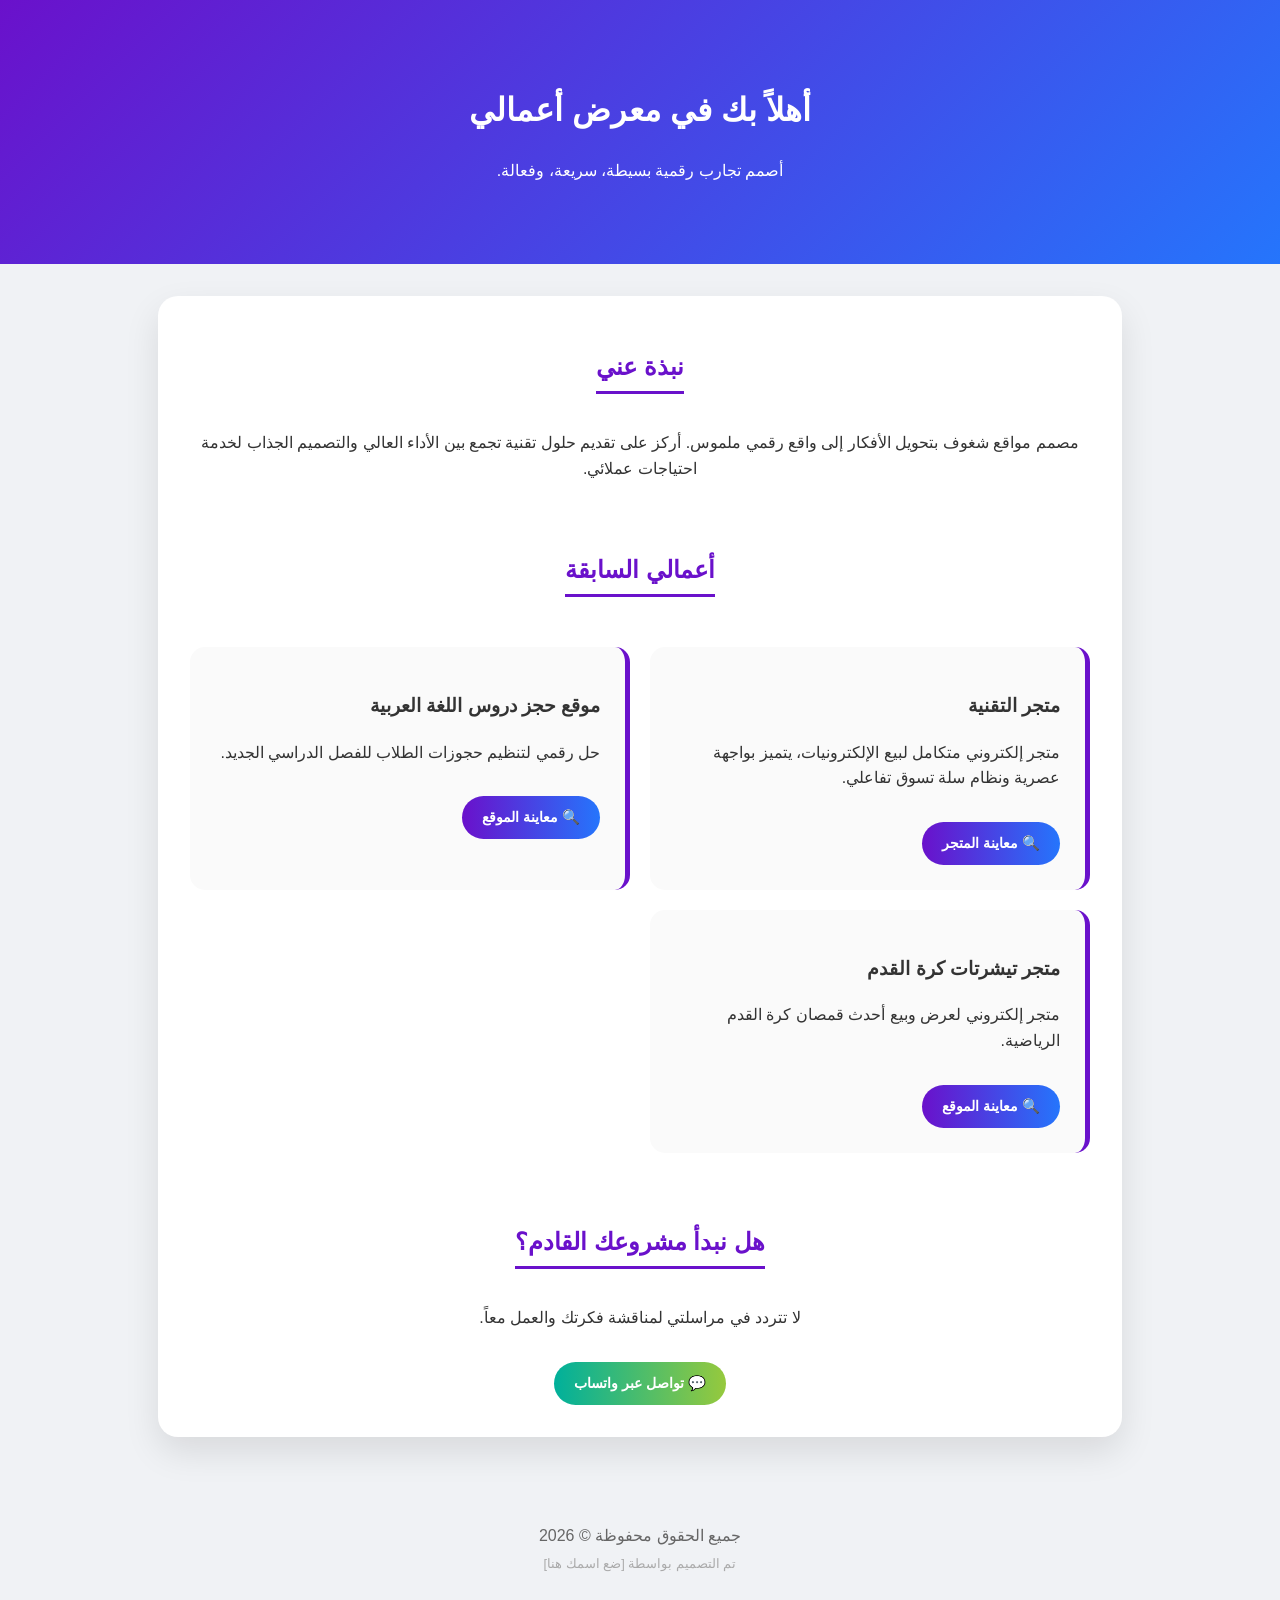
==== commit 7eced66a: "Add files via upload" ====
--- a/index.html
+++ b/index.html
@@ -37,17 +37,23 @@
     <section style="margin-top: 50px;">
         <h2>أعمالي السابقة</h2>
         <div class="projects-grid">
+            <!-- المشروع الجديد: متجر التقنية -->
+            <div class="project-card">
+                <h3>متجر التقنية</h3>
+                <p>متجر إلكتروني متكامل لبيع الإلكترونيات، يتميز بواجهة عصرية ونظام سلة تسوق تفاعلي.</p>
+                <a href="https://almonasqez21-eng.github.io/-_-_-/index.html" class="btn preview-btn" target="_blank">🔍 معاينة المتجر</a>
+            </div>
             <!-- المشروع الأول -->
             <div class="project-card">
                 <h3>موقع حجز دروس اللغة العربية</h3>
                 <p>حل رقمي لتنظيم حجوزات الطلاب للفصل الدراسي الجديد.</p>
-                <a href="https://almonasqez21-eng.github.io/---/" class="btn preview-btn" target="_blank">🔍 معاينة الموقع</a>
+                <a href="https://almonasqez21-eng.github.io/-------/" class="btn preview-btn" target="_blank">🔍 معاينة الموقع</a>
             </div>
             <!-- المشروع الثاني -->
             <div class="project-card">
                 <h3>متجر تيشرتات كرة القدم</h3>
                 <p>متجر إلكتروني لعرض وبيع أحدث قمصان كرة القدم الرياضية.</p>
-                <a href="https://almonasqez21-eng.github.io/-----/" class="btn preview-btn" target="_blank">🔍 معاينة الموقع</a>
+                <a href="https://almonasqez21-eng.github.io/-------/" class="btn preview-btn" target="_blank">🔍 معاينة الموقع</a>
             </div>
         </div>
     </section>
@@ -61,7 +67,7 @@
 
 <footer>
     <p>جميع الحقوق محفوظة &copy; 2026</p>
-    <p style="font-size: 0.8rem; color: #aaa; margin-top: -10px;">تم التصميم بواسطة [عزالدين أحمد]</p>
+    <p style="font-size: 0.8rem; color: #aaa; margin-top: -10px;">تم التصميم بواسطة [ضع اسمك هنا]</p>
 </footer>
 
 </body>
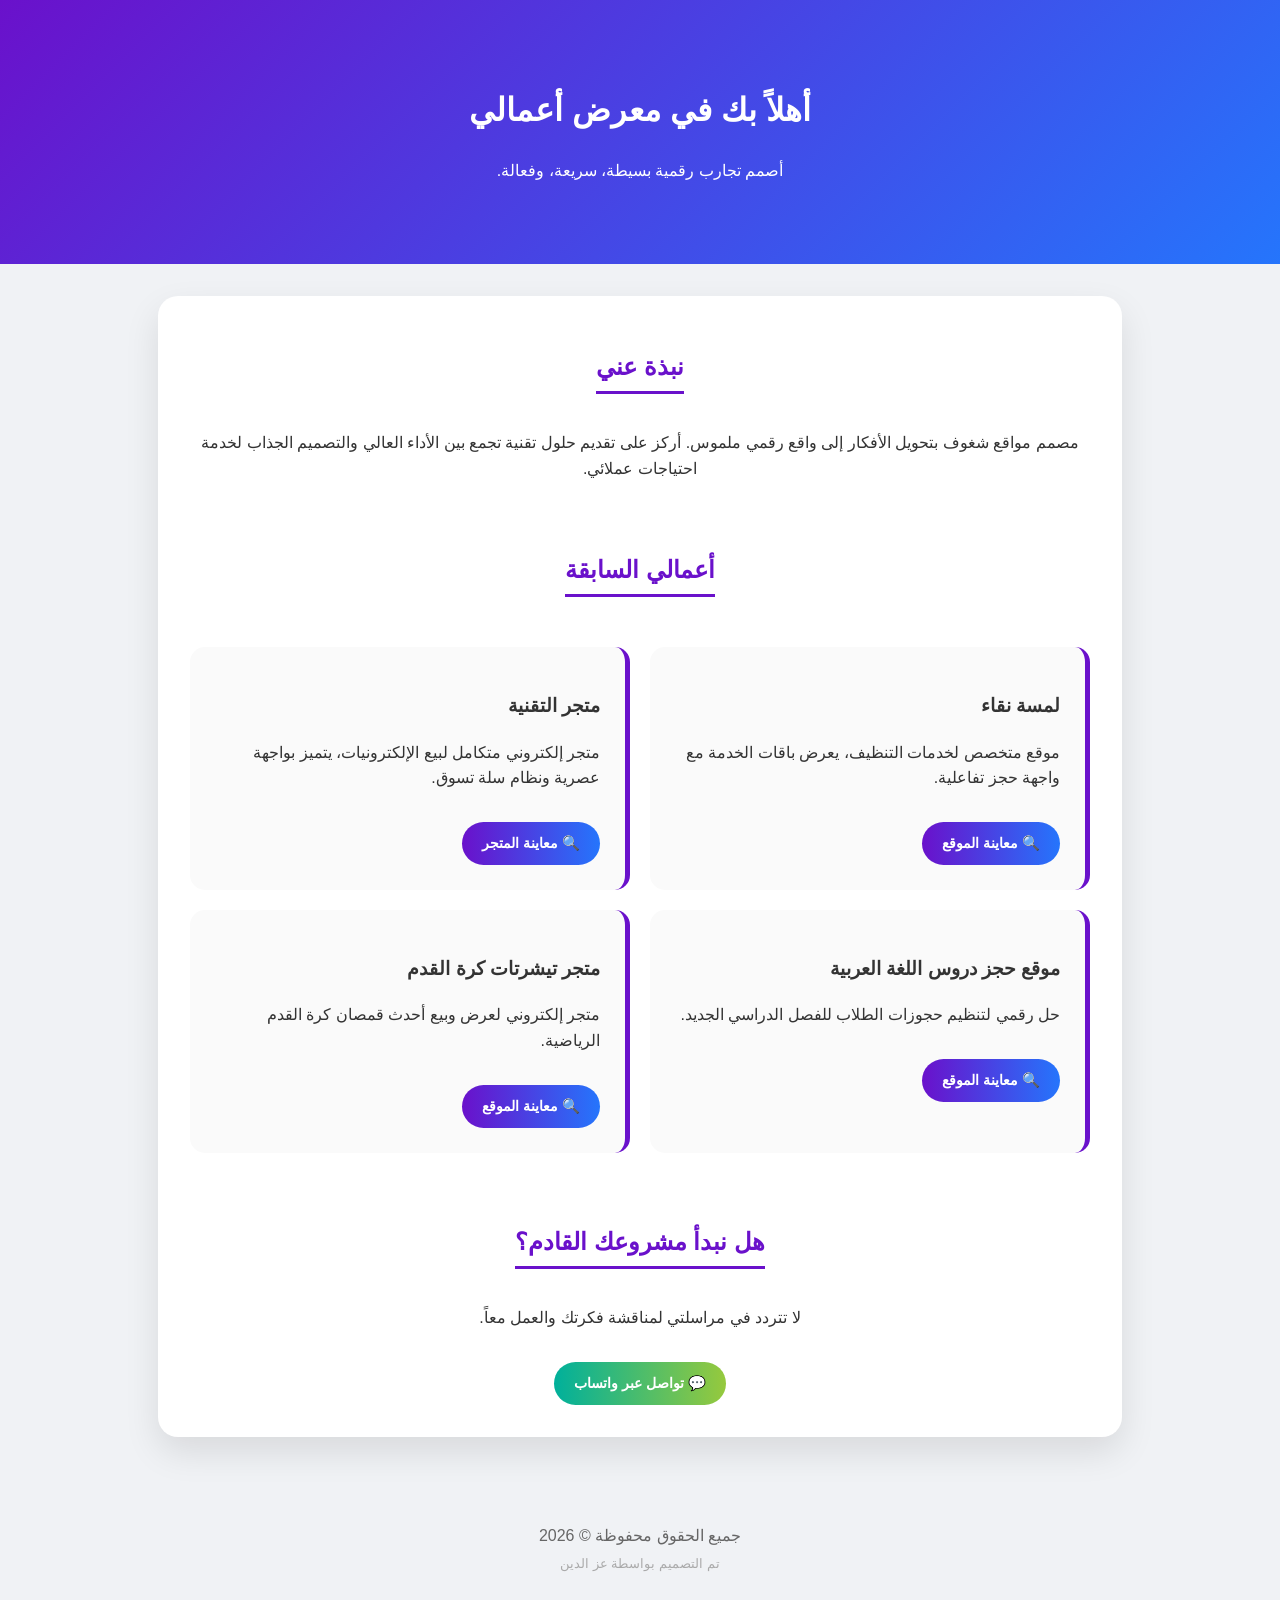
==== commit 52eb5d1b: "Add files via upload" ====
--- a/index.html
+++ b/index.html
@@ -37,19 +37,25 @@
     <section style="margin-top: 50px;">
         <h2>أعمالي السابقة</h2>
         <div class="projects-grid">
-            <!-- المشروع الجديد: متجر التقنية -->
+            <!-- 1. لمسة نقاء -->
+            <div class="project-card">
+                <h3>لمسة نقاء</h3>
+                <p>موقع متخصص لخدمات التنظيف، يعرض باقات الخدمة مع واجهة حجز تفاعلية.</p>
+                <a href="https://almonasqez21-eng.github.io/---_----_-/#packages" class="btn preview-btn" target="_blank">🔍 معاينة الموقع</a>
+            </div>
+            <!-- 2. متجر التقنية -->
             <div class="project-card">
                 <h3>متجر التقنية</h3>
-                <p>متجر إلكتروني متكامل لبيع الإلكترونيات، يتميز بواجهة عصرية ونظام سلة تسوق تفاعلي.</p>
+                <p>متجر إلكتروني متكامل لبيع الإلكترونيات، يتميز بواجهة عصرية ونظام سلة تسوق.</p>
                 <a href="https://almonasqez21-eng.github.io/-_-_-/index.html" class="btn preview-btn" target="_blank">🔍 معاينة المتجر</a>
             </div>
-            <!-- المشروع الأول -->
+            <!-- 3. حجز دروس العربية -->
             <div class="project-card">
                 <h3>موقع حجز دروس اللغة العربية</h3>
                 <p>حل رقمي لتنظيم حجوزات الطلاب للفصل الدراسي الجديد.</p>
                 <a href="https://almonasqez21-eng.github.io/-------/" class="btn preview-btn" target="_blank">🔍 معاينة الموقع</a>
             </div>
-            <!-- المشروع الثاني -->
+            <!-- 4. متجر تيشرتات كرة القدم -->
             <div class="project-card">
                 <h3>متجر تيشرتات كرة القدم</h3>
                 <p>متجر إلكتروني لعرض وبيع أحدث قمصان كرة القدم الرياضية.</p>
@@ -67,7 +73,7 @@
 
 <footer>
     <p>جميع الحقوق محفوظة &copy; 2026</p>
-    <p style="font-size: 0.8rem; color: #aaa; margin-top: -10px;">تم التصميم بواسطة [ضع اسمك هنا]</p>
+    <p style="font-size: 0.8rem; color: #aaa; margin-top: -10px;">تم التصميم بواسطة عز الدين</p>
 </footer>
 
 </body>
